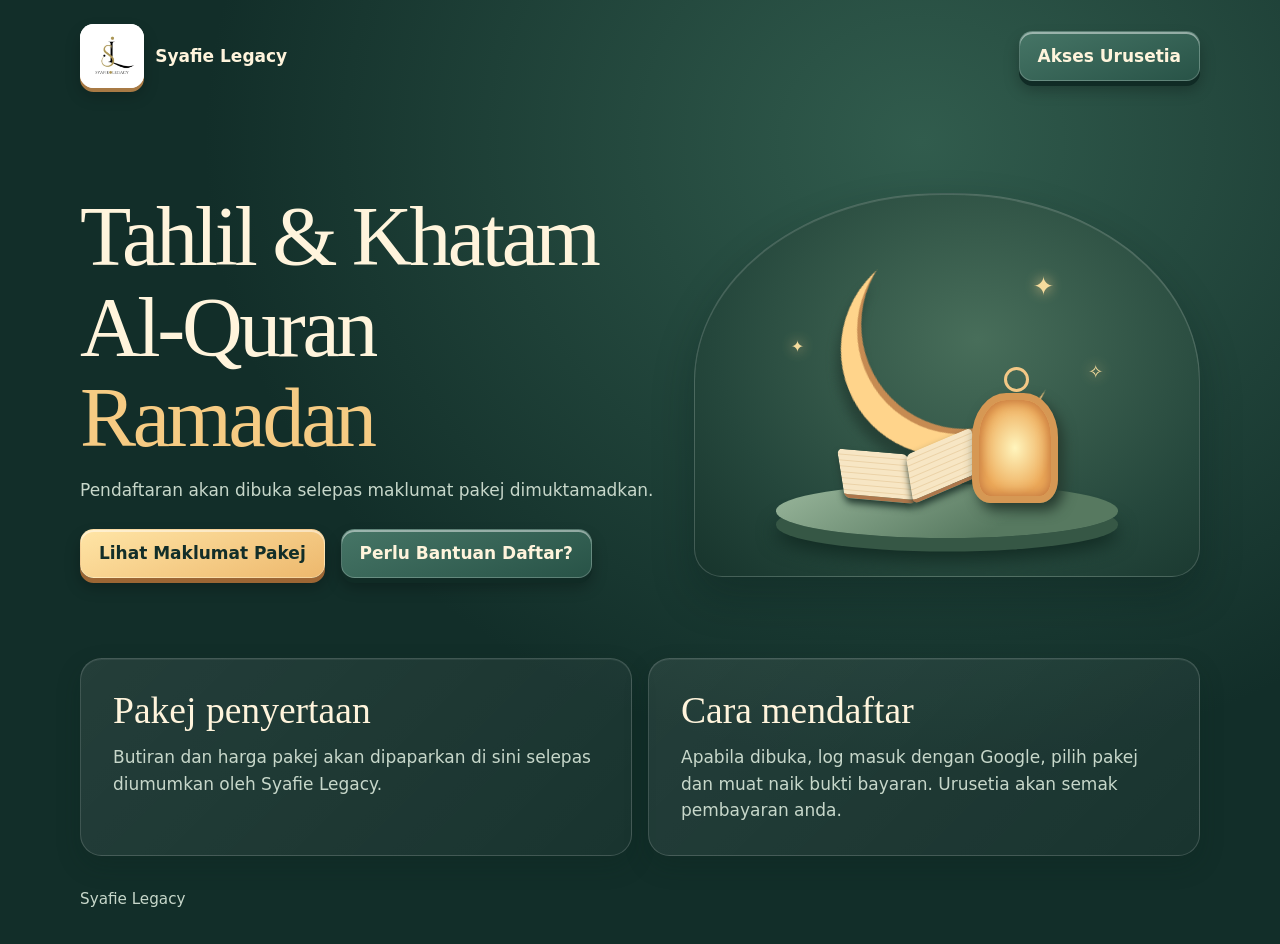
==== index.html @ e754530c "Use official Syafie Legacy logo and link urusetia page" ====
<!doctype html>
<html lang="ms">
<head>
<meta charset="utf-8">
<meta name="viewport" content="width=device-width, initial-scale=1">
<meta name="theme-color" content="#122e29">
<meta name="description" content="Portal Tahlil dan Khatam Al-Quran Ramadan anjuran Syafie Legacy.">
<title>Tahlil &amp; Khatam Al-Quran Ramadan | Syafie Legacy</title>
<link rel="stylesheet" href="./portal.css">
</head>
<body>
<div class="wrap">
  <header>
    <div class="brand"><img class="mark" src="[data-uri]" alt=""> Syafie Legacy</div>
    <a class="button secondary" href="./urusetia.html">Akses Urusetia</a>
  </header>
  <main>
    <section class="hero" aria-labelledby="tajuk">
      <div>
        <h1 id="tajuk">Tahlil &amp; Khatam Al-Quran <span>Ramadan</span></h1>
        <p>Pendaftaran akan dibuka selepas maklumat pakej dimuktamadkan.</p>
        <div class="actions">
          <a class="button" href="#pakej">Lihat Maklumat Pakej</a>
          <button class="button secondary" type="button" data-open="bantuan">Perlu Bantuan Daftar?</button>
        </div>
      </div>
      <div class="scene" aria-hidden="true">
        <div class="moon"></div>
        <span class="star one">✦</span><span class="star two">✦</span><span class="star three">✧</span>
        <div class="plinth"></div><div class="book"></div><div class="lantern"></div>
      </div>
    </section>
    <div class="cards">
      <section class="card" id="pakej" aria-labelledby="tajuk-pakej">
        <h2 id="tajuk-pakej">Pakej penyertaan</h2>
        <p>Butiran dan harga pakej akan dipaparkan di sini selepas diumumkan oleh Syafie Legacy.</p>
      </section>
      <section class="card" aria-labelledby="tajuk-daftar">
        <h2 id="tajuk-daftar">Cara mendaftar</h2>
        <p>Apabila dibuka, log masuk dengan Google, pilih pakej dan muat naik bukti bayaran. Urusetia akan semak pembayaran anda.</p>
      </section>
    </div>
  </main>
  <footer>Syafie Legacy</footer>
</div>
<dialog id="bantuan" aria-labelledby="tajuk-bantuan">
  <h2 id="tajuk-bantuan">Bantuan pendaftaran</h2>
  <p>Jika anda kurang biasa dengan borang dalam talian atau tiada akaun Google, Ustaz Shafie boleh daftarkan bagi pihak anda apabila pendaftaran dibuka.</p>
  <form method="dialog"><button class="button" autofocus>Tutup</button></form>
</dialog>
<script>
  for (const button of document.querySelectorAll('[data-open]')) {
    button.addEventListener('click', () => {
      document.getElementById(button.dataset.open).showModal();
    });
  }
</script>
</body>
</html>
---- portal.css ----
:root {
    color-scheme: dark;
    --ink: #122e29;
    --cream: #fff4dc;
    --muted: #c7d7ca;
    --gold: #f6cb83;
    --line: #ffffff29;
  }
  * { box-sizing: border-box }
  body {
    margin: 0;
    font: 1.0625rem/1.55 system-ui, sans-serif;
    color: var(--cream);
    background: radial-gradient(ellipse at 72% 15%, #315c4d, transparent 55%), var(--ink);
    min-height: 100vh;
  }
  .wrap { width: min(100% - 2.5rem, 70rem); margin-inline: auto }
  header { display: flex; justify-content: space-between; align-items: center; flex-wrap: wrap; gap: 1rem; padding-block: 1.5rem }
  .brand { display: inline-flex; align-items: center; gap: .7rem; font-weight: 700 }
  .mark { display: block; width: 4rem; height: 4rem; object-fit: contain; border-radius: .85rem; background: white; box-shadow: 0 4px 0 #a87a45, 0 8px 16px #0003 }
  .hero { display: grid; grid-template-columns: 1.15fr 1fr; align-items: center; gap: 2rem; padding-block: clamp(2rem, 7vw, 5rem) }
  h1, h2 { font-family: Georgia, serif; font-weight: 500; line-height: 1.08; margin: 0 }
  h1 { font-size: clamp(2.65rem, 7vw, 5.25rem); letter-spacing: -.04em }
  h1 span { display: block; color: var(--gold) }
  h2 { font-size: clamp(1.65rem, 4vw, 2.35rem) }
  p { color: var(--muted); margin: .8rem 0 0 }
  .actions { display: flex; flex-wrap: wrap; gap: 1rem; margin-top: 1.6rem }
  .button {
    display: inline-flex; align-items: center; justify-content: center; min-height: 3rem;
    padding: .65rem 1.12rem; border: 1px solid #fff3; border-radius: .85rem; cursor: pointer;
    font: inherit; font-weight: 750; text-decoration: none; color: var(--ink);
    background: linear-gradient(160deg, #ffe5a6, #edb86d);
    --base: #9c6634;
    box-shadow: inset 0 2px 0 #fff7, 0 5px 0 var(--base), 0 9px 15px #0004;
    transition: transform .18s ease, box-shadow .18s ease, filter .18s ease;
  }
  .button.secondary { color: var(--cream); background: linear-gradient(160deg, #467566, #285347); --base: #102b25 }
  @media (hover: hover) { .button:hover { transform: translateY(-2px); filter: brightness(1.08) } }
  .button:active { transform: translateY(4px); box-shadow: inset 0 1px 0 #fff5, 0 1px 0 var(--base) }
  .button:focus-visible { outline: 3px solid #fff4dc; outline-offset: 5px }
  .scene {
    position: relative; min-height: 24rem; isolation: isolate; overflow: hidden;
    border-radius: 49% 49% 1.75rem 1.75rem; border: 1px solid var(--line);
    background: radial-gradient(ellipse at 56% 38%, #486e5a, #25473c 66%, #17342c);
    box-shadow: inset 0 1px 0 #fff2, 0 20px 42px #071b174d;
  }
  .moon {
    position: absolute; top: 13%; left: 29%; width: 42%; aspect-ratio: 1; border-radius: 50%;
    box-shadow: inset 1.25rem -.8rem 0 .15rem #ffd48b, inset 1.65rem -1.02rem 0 .12rem #c68b52;
    filter: drop-shadow(-.45rem .65rem .35rem #172b2385);
    transform: rotate(-22deg); animation: float 6s ease-in-out infinite;
  }
  .star { position: absolute; color: #f6dc9d; text-shadow: 0 0 .8rem #f7cf8e; font-size: 1.6rem }
  .star.one { top: 19%; left: 67% }
  .star.two { top: 37%; left: 19%; font-size: 1rem }
  .star.three { top: 43%; left: 78%; font-size: 1.15rem }
  .plinth {
    position: absolute; bottom: 10%; left: 16%; width: 68%; height: 14%; border-radius: 50%;
    background: linear-gradient(150deg, #9ab79c, #577960 68%);
    box-shadow: 0 .85rem 0 #365745, 0 1.35rem 1.2rem #122b23;
  }
  .lantern {
    position: absolute; bottom: 19%; left: 55%; width: 17%; height: 29%;
    border: .48rem solid #d69854; border-radius: 40% 40% 21% 21%;
    background: radial-gradient(ellipse, #fff5bd, #edaa59 70%); 
    box-shadow: inset 0 0 .8rem #b86a39, .35rem .45rem .8rem #263b2f;
  }
  .lantern::before {
    content: ''; position: absolute; width: 27%; aspect-ratio: 1; border: .2rem solid #f3c886;
    border-radius: 50%; left: 34%; bottom: 100%; margin-bottom: .45rem;
  }
  .book {
    position: absolute; bottom: 22%; left: 29%; width: 27%; height: 12%;
    perspective: 12rem; transform: rotate(-9deg);
  }
  .book::before, .book::after {
    content: ''; position: absolute; width: 51%; height: 100%; border-radius: .35rem;
    background: repeating-linear-gradient(#f7e6c4 0 5px, #ebd2a7 5px 6px);
    border-bottom: .3rem solid #ad774c; box-shadow: 0 .3rem .45rem #253c32;
  }
  .book::before { left: 0; transform: skewY(14deg) }
  .book::after { right: 0; transform: skewY(-14deg) }
  @keyframes float { 50% { transform: translateY(-.55rem) rotate(-19deg) } }
  .cards { display: grid; grid-template-columns: 1fr 1fr; gap: 1rem }
  .card, dialog {
    border: 1px solid var(--line); border-radius: 1.35rem; padding: clamp(1.2rem, 4vw, 2rem);
    background: linear-gradient(135deg, #ffffff14, #ffffff08);
    box-shadow: inset 0 1px 0 #fff1, 0 10px 25px #0a241c38;
  }
  dialog { width: min(100% - 2rem, 30rem); color: var(--cream); background: #24483d }
  dialog::backdrop { background: #081915da }
  dialog form { margin-top: 1.25rem; padding-bottom: .35rem }
  footer { color: var(--muted); padding-block: 2rem; font-size: .95rem }
  @media (max-width: 46rem) {
    .hero, .cards { grid-template-columns: 1fr }
    .scene { min-height: clamp(15rem, 65vw, 23rem) }
    .moon { width: min(42%, 10rem) }
  }
  @media (max-width: 26rem) { .actions .button { width: 100% } }
  @media (prefers-reduced-motion: reduce) {
    *, *::before, *::after { animation: none !important; transition: none !important }
  }

  .admin-main { padding-block: clamp(2rem, 8vw, 5rem) }
  .admin-card { width: min(100%, 42rem); margin-inline: auto }
  .admin-card h1 { font-size: clamp(2.5rem, 7vw, 4.25rem) }
  .button:disabled { opacity: .65; cursor: default; transform: none; filter: none }
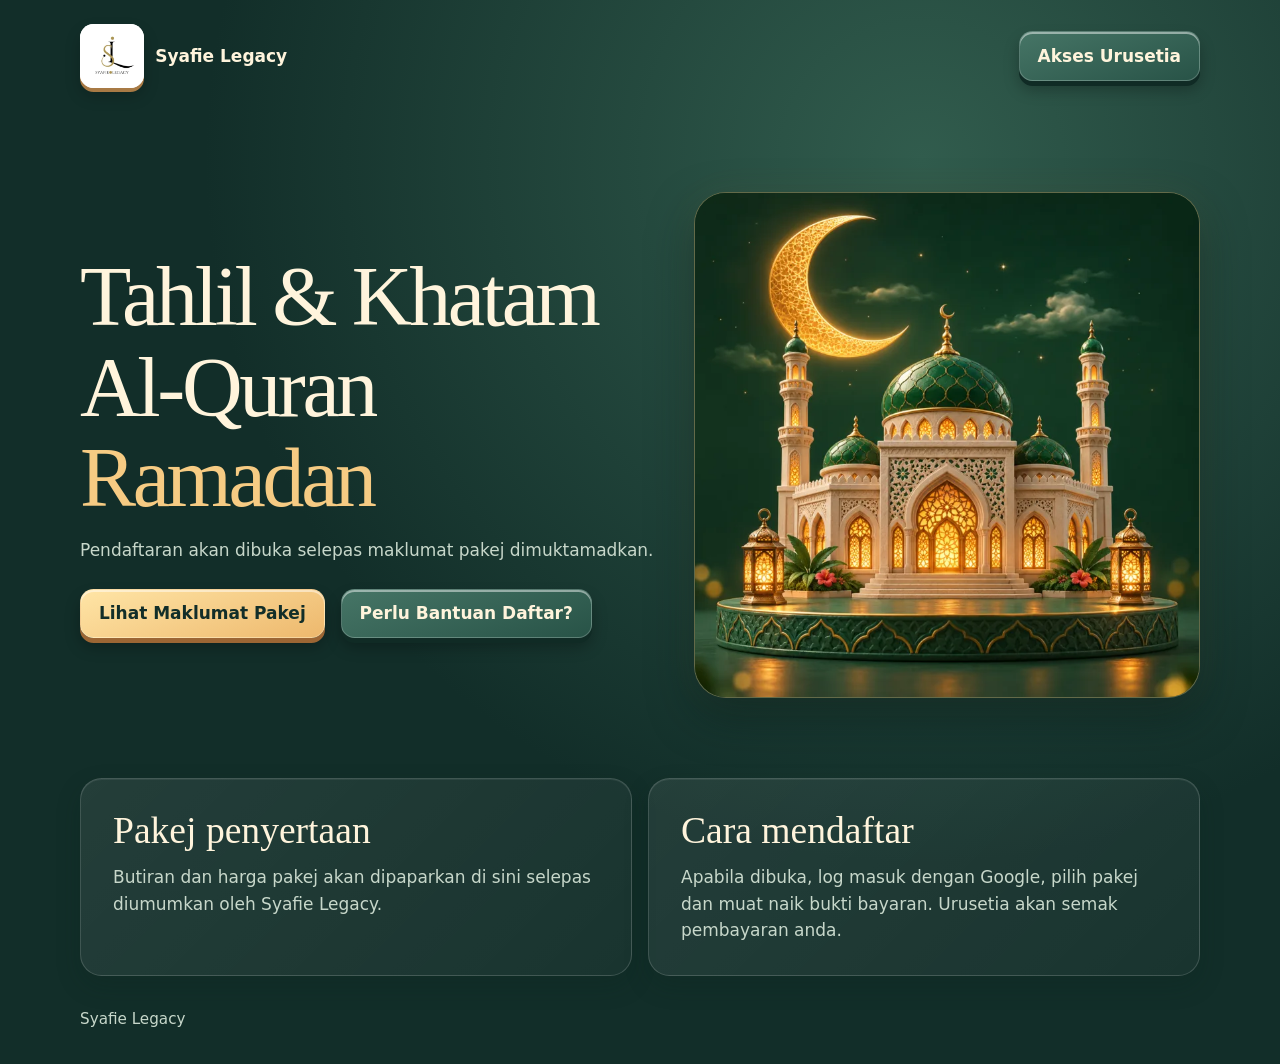
==== commit 544ade94: "Feature emerald mosque illustration on Ramadan landing page" ====
--- a/index.html
+++ b/index.html
@@ -24,11 +24,7 @@
           <button class="button secondary" type="button" data-open="bantuan">Perlu Bantuan Daftar?</button>
         </div>
       </div>
-      <div class="scene" aria-hidden="true">
-        <div class="moon"></div>
-        <span class="star one">✦</span><span class="star two">✦</span><span class="star three">✧</span>
-        <div class="plinth"></div><div class="book"></div><div class="lantern"></div>
-      </div>
+      <img class="ramadan-art" src="[data-uri]" width="760" height="760" alt="Masjid berkubah zamrud dengan pelita dan bulan sabit emas." fetchpriority="high">
     </section>
     <div class="cards">
       <section class="card" id="pakej" aria-labelledby="tajuk-pakej">
--- a/portal.css
+++ b/portal.css
@@ -39,49 +39,20 @@
   @media (hover: hover) { .button:hover { transform: translateY(-2px); filter: brightness(1.08) } }
   .button:active { transform: translateY(4px); box-shadow: inset 0 1px 0 #fff5, 0 1px 0 var(--base) }
   .button:focus-visible { outline: 3px solid #fff4dc; outline-offset: 5px }
-  .scene {
-    position: relative; min-height: 24rem; isolation: isolate; overflow: hidden;
-    border-radius: 49% 49% 1.75rem 1.75rem; border: 1px solid var(--line);
-    background: radial-gradient(ellipse at 56% 38%, #486e5a, #25473c 66%, #17342c);
-    box-shadow: inset 0 1px 0 #fff2, 0 20px 42px #071b174d;
+  .ramadan-art {
+    display: block;
+    width: 100%;
+    height: auto;
+    border: 1px solid #f6cb8359;
+    border-radius: clamp(1.15rem, 3vw, 2rem);
+    background: #143529;
+    box-shadow: 0 18px 44px #071b1780, 0 0 38px #f6cb8314;
+    animation: reveal-ramadan-art .65s ease-out both;
   }
-  .moon {
-    position: absolute; top: 13%; left: 29%; width: 42%; aspect-ratio: 1; border-radius: 50%;
-    box-shadow: inset 1.25rem -.8rem 0 .15rem #ffd48b, inset 1.65rem -1.02rem 0 .12rem #c68b52;
-    filter: drop-shadow(-.45rem .65rem .35rem #172b2385);
-    transform: rotate(-22deg); animation: float 6s ease-in-out infinite;
+  @keyframes reveal-ramadan-art {
+    from { opacity: 0; transform: translateY(.45rem) }
+    to { opacity: 1; transform: translateY(0) }
   }
-  .star { position: absolute; color: #f6dc9d; text-shadow: 0 0 .8rem #f7cf8e; font-size: 1.6rem }
-  .star.one { top: 19%; left: 67% }
-  .star.two { top: 37%; left: 19%; font-size: 1rem }
-  .star.three { top: 43%; left: 78%; font-size: 1.15rem }
-  .plinth {
-    position: absolute; bottom: 10%; left: 16%; width: 68%; height: 14%; border-radius: 50%;
-    background: linear-gradient(150deg, #9ab79c, #577960 68%);
-    box-shadow: 0 .85rem 0 #365745, 0 1.35rem 1.2rem #122b23;
-  }
-  .lantern {
-    position: absolute; bottom: 19%; left: 55%; width: 17%; height: 29%;
-    border: .48rem solid #d69854; border-radius: 40% 40% 21% 21%;
-    background: radial-gradient(ellipse, #fff5bd, #edaa59 70%); 
-    box-shadow: inset 0 0 .8rem #b86a39, .35rem .45rem .8rem #263b2f;
-  }
-  .lantern::before {
-    content: ''; position: absolute; width: 27%; aspect-ratio: 1; border: .2rem solid #f3c886;
-    border-radius: 50%; left: 34%; bottom: 100%; margin-bottom: .45rem;
-  }
-  .book {
-    position: absolute; bottom: 22%; left: 29%; width: 27%; height: 12%;
-    perspective: 12rem; transform: rotate(-9deg);
-  }
-  .book::before, .book::after {
-    content: ''; position: absolute; width: 51%; height: 100%; border-radius: .35rem;
-    background: repeating-linear-gradient(#f7e6c4 0 5px, #ebd2a7 5px 6px);
-    border-bottom: .3rem solid #ad774c; box-shadow: 0 .3rem .45rem #253c32;
-  }
-  .book::before { left: 0; transform: skewY(14deg) }
-  .book::after { right: 0; transform: skewY(-14deg) }
-  @keyframes float { 50% { transform: translateY(-.55rem) rotate(-19deg) } }
   .cards { display: grid; grid-template-columns: 1fr 1fr; gap: 1rem }
   .card, dialog {
     border: 1px solid var(--line); border-radius: 1.35rem; padding: clamp(1.2rem, 4vw, 2rem);
@@ -94,8 +65,6 @@
   footer { color: var(--muted); padding-block: 2rem; font-size: .95rem }
   @media (max-width: 46rem) {
     .hero, .cards { grid-template-columns: 1fr }
-    .scene { min-height: clamp(15rem, 65vw, 23rem) }
-    .moon { width: min(42%, 10rem) }
   }
   @media (max-width: 26rem) { .actions .button { width: 100% } }
   @media (prefers-reduced-motion: reduce) {
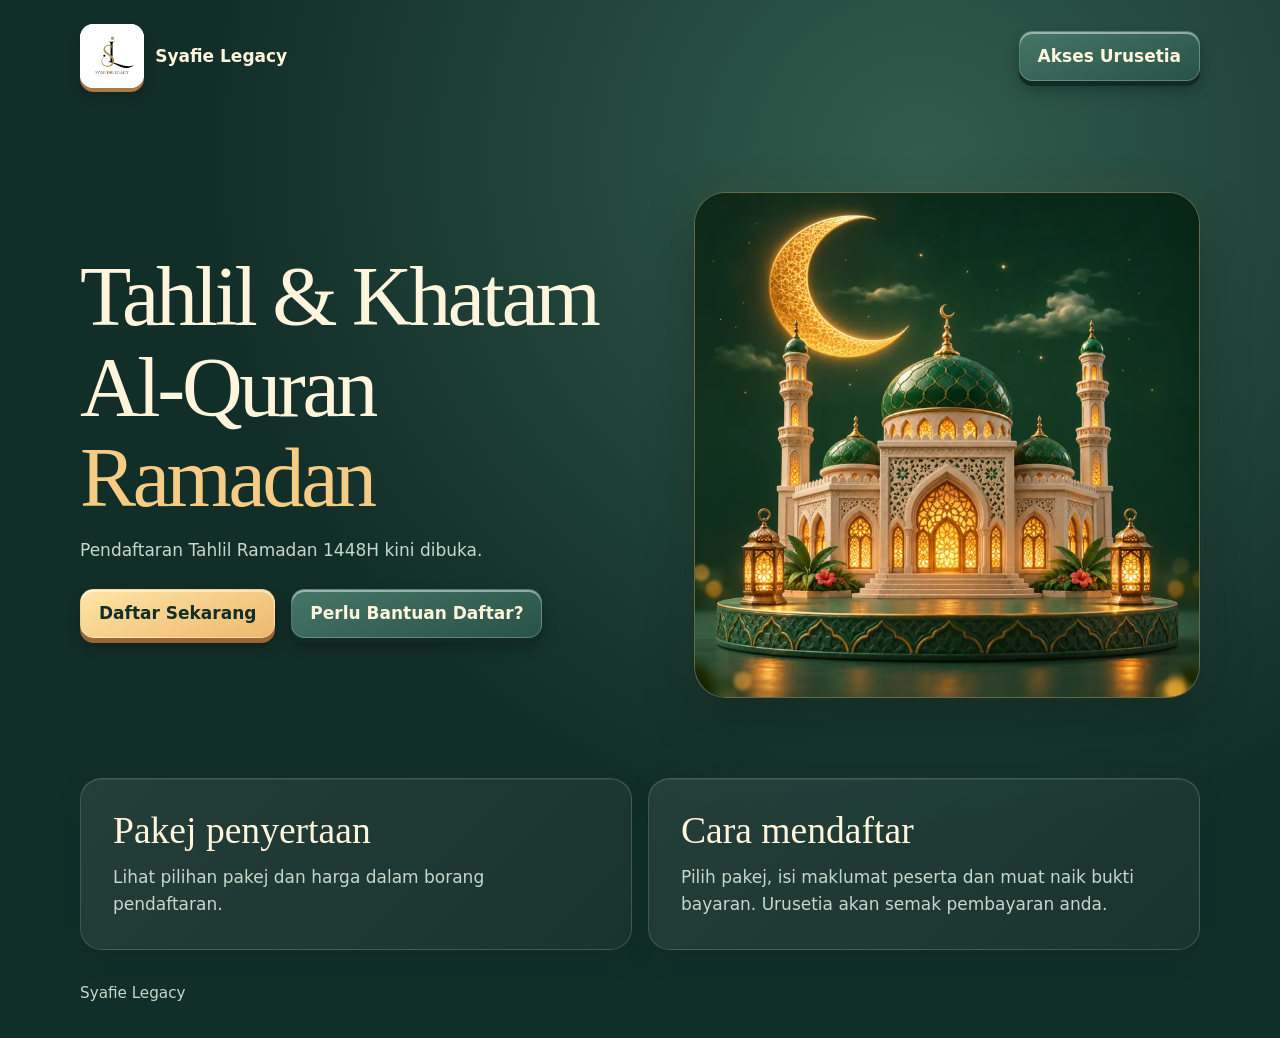
==== commit 8cc01681: "Link live Ramadan 1448H registration from home page" ====
--- a/index.html
+++ b/index.html
@@ -18,9 +18,9 @@
     <section class="hero" aria-labelledby="tajuk">
       <div>
         <h1 id="tajuk">Tahlil &amp; Khatam Al-Quran <span>Ramadan</span></h1>
-        <p>Pendaftaran akan dibuka selepas maklumat pakej dimuktamadkan.</p>
+        <p>Pendaftaran Tahlil Ramadan 1448H kini dibuka.</p>
         <div class="actions">
-          <a class="button" href="#pakej">Lihat Maklumat Pakej</a>
+          <a class="button" href="./daftar.html">Daftar Sekarang</a>
           <button class="button secondary" type="button" data-open="bantuan">Perlu Bantuan Daftar?</button>
         </div>
       </div>
@@ -29,11 +29,11 @@
     <div class="cards">
       <section class="card" id="pakej" aria-labelledby="tajuk-pakej">
         <h2 id="tajuk-pakej">Pakej penyertaan</h2>
-        <p>Butiran dan harga pakej akan dipaparkan di sini selepas diumumkan oleh Syafie Legacy.</p>
+        <p>Lihat pilihan pakej dan harga dalam borang pendaftaran.</p>
       </section>
       <section class="card" aria-labelledby="tajuk-daftar">
         <h2 id="tajuk-daftar">Cara mendaftar</h2>
-        <p>Apabila dibuka, log masuk dengan Google, pilih pakej dan muat naik bukti bayaran. Urusetia akan semak pembayaran anda.</p>
+        <p>Pilih pakej, isi maklumat peserta dan muat naik bukti bayaran. Urusetia akan semak pembayaran anda.</p>
       </section>
     </div>
   </main>
@@ -41,7 +41,7 @@
 </div>
 <dialog id="bantuan" aria-labelledby="tajuk-bantuan">
   <h2 id="tajuk-bantuan">Bantuan pendaftaran</h2>
-  <p>Jika anda kurang biasa dengan borang dalam talian atau tiada akaun Google, Ustaz Shafie boleh daftarkan bagi pihak anda apabila pendaftaran dibuka.</p>
+  <p>Jika anda kurang biasa dengan borang dalam talian atau tiada akaun Google, Ustaz Shafie boleh daftarkan bagi pihak anda untuk Ramadan 1448H.</p>
   <form method="dialog"><button class="button" autofocus>Tutup</button></form>
 </dialog>
 <script>
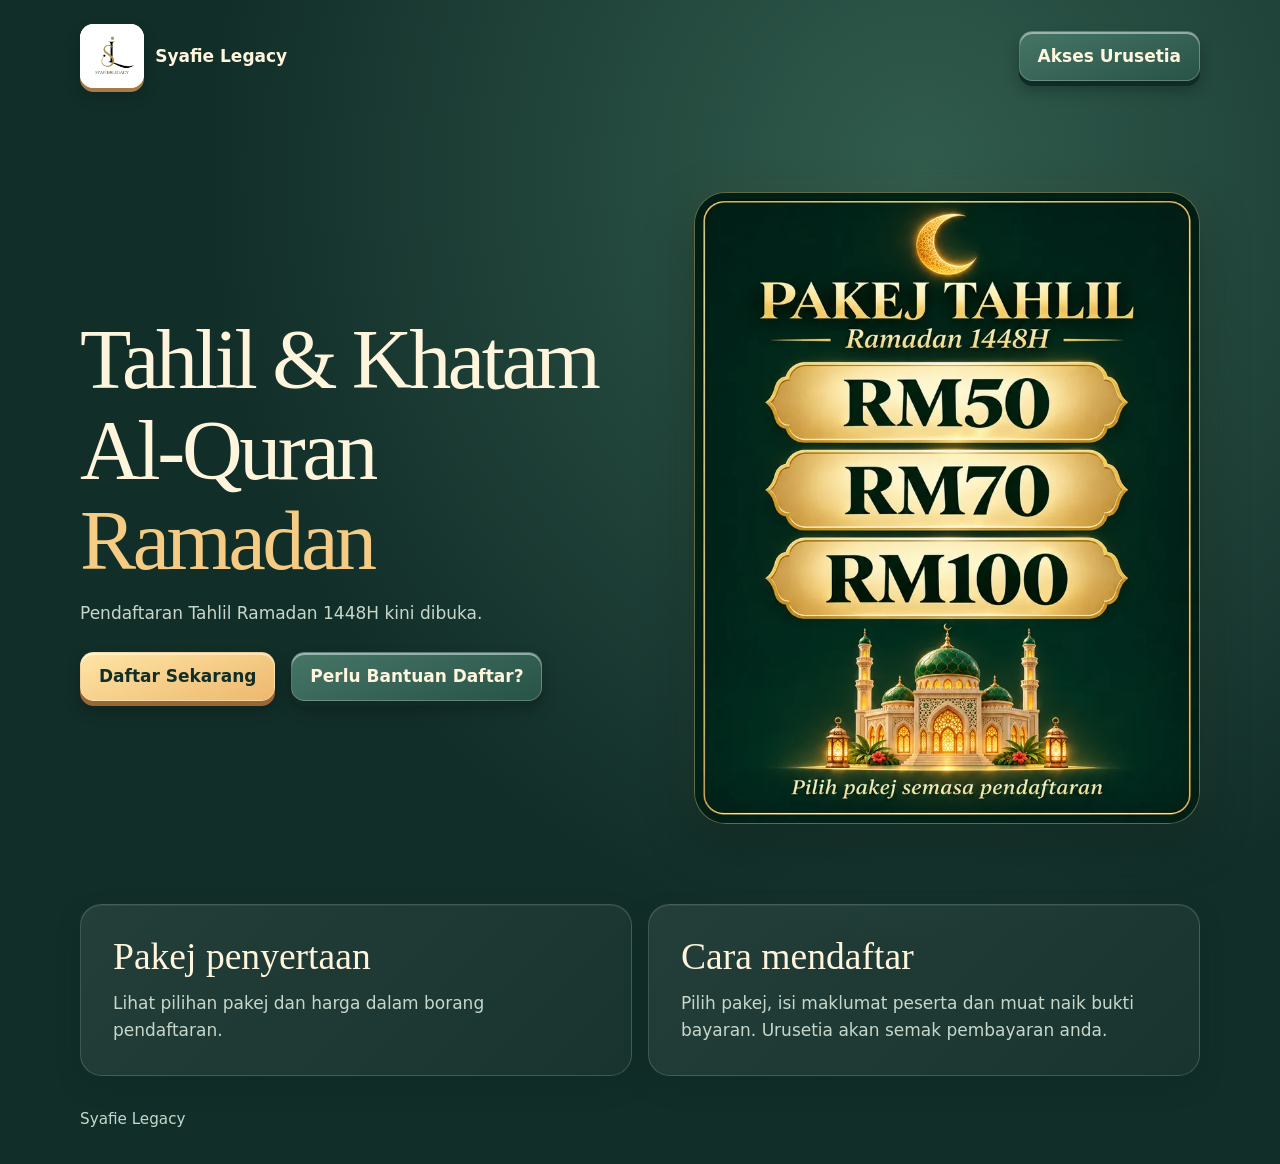
==== commit fa6680ec: "Replace Ramadan hero artwork with portrait package infographic" ====
--- a/index.html
+++ b/index.html
@@ -24,7 +24,7 @@
           <button class="button secondary" type="button" data-open="bantuan">Perlu Bantuan Daftar?</button>
         </div>
       </div>
-      <img class="ramadan-art" src="[data-uri]" width="760" height="760" alt="Masjid berkubah zamrud dengan pelita dan bulan sabit emas." fetchpriority="high">
+      <img class="ramadan-art" style="aspect-ratio:auto;object-fit:contain" src="[data-uri]" width="768" height="960" alt="Pakej Tahlil Ramadan 1448H. Pilihan RM50, RM70 dan RM100." fetchpriority="high">
     </section>
     <div class="cards">
       <section class="card" id="pakej" aria-labelledby="tajuk-pakej">
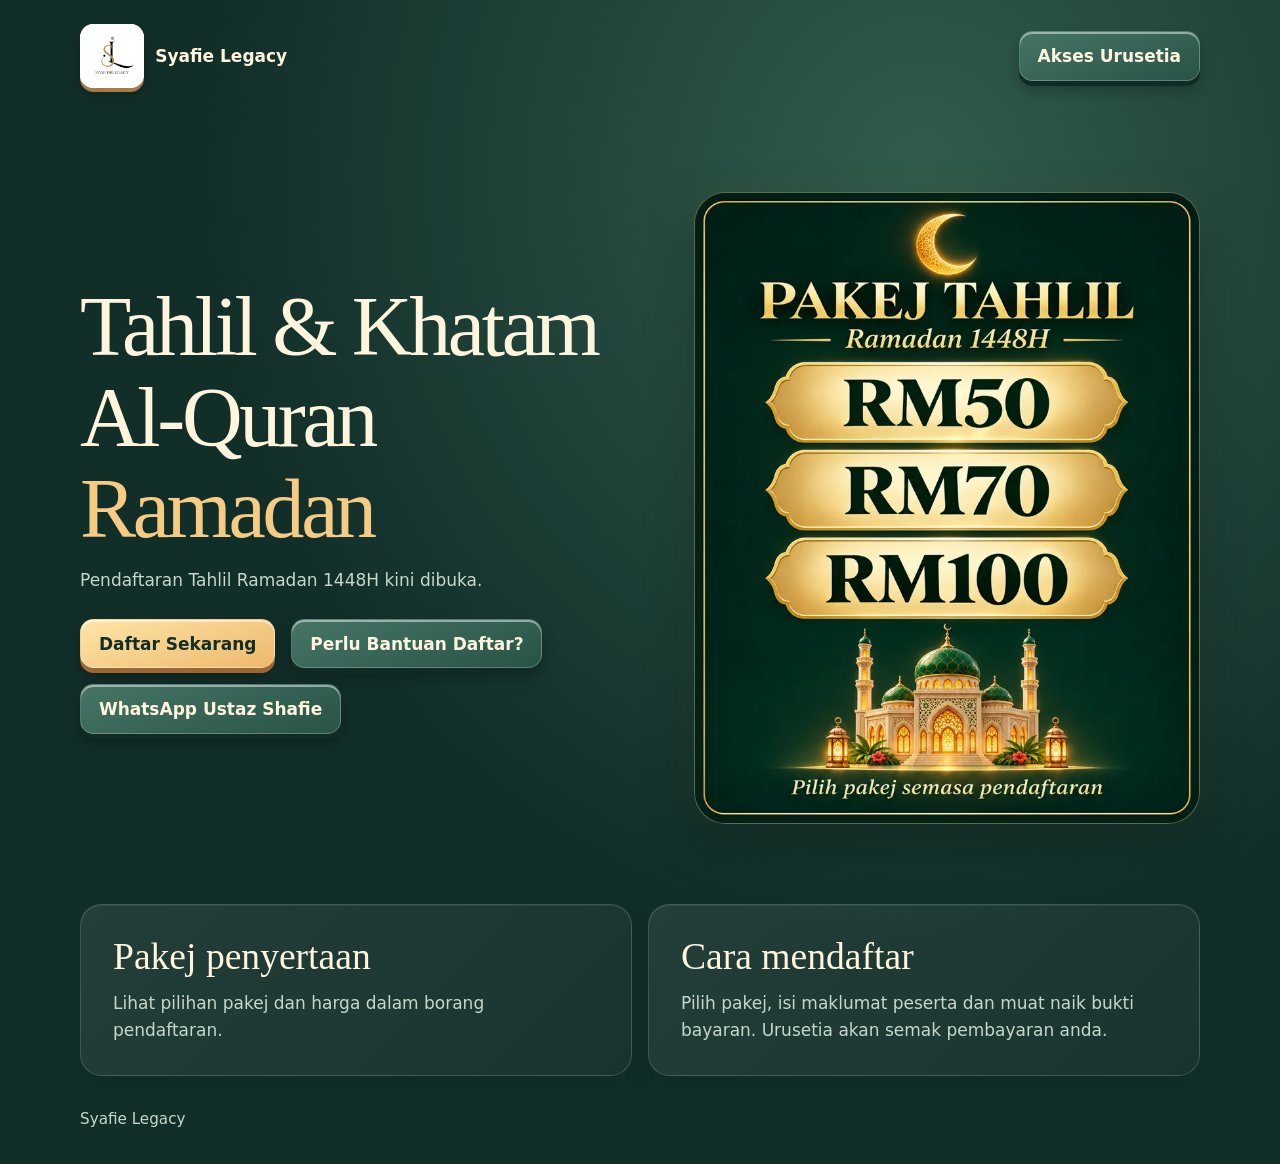
==== commit a46db800: "Move Ustaz Shafie WhatsApp contact CTA to public Ramadan homepage" ====
--- a/index.html
+++ b/index.html
@@ -22,6 +22,7 @@
         <div class="actions">
           <a class="button" href="./daftar.html">Daftar Sekarang</a>
           <button class="button secondary" type="button" data-open="bantuan">Perlu Bantuan Daftar?</button>
+          <a class="button secondary" href="https://tahlilsyafielegacy.wasap.my" target="_blank" rel="noopener noreferrer">WhatsApp Ustaz Shafie</a>
         </div>
       </div>
       <img class="ramadan-art" style="aspect-ratio:auto;object-fit:contain" src="[data-uri]" width="768" height="960" alt="Pakej Tahlil Ramadan 1448H. Pilihan RM50, RM70 dan RM100." fetchpriority="high">
@@ -42,6 +43,7 @@
 <dialog id="bantuan" aria-labelledby="tajuk-bantuan">
   <h2 id="tajuk-bantuan">Bantuan pendaftaran</h2>
   <p>Jika anda kurang biasa dengan borang dalam talian atau tiada akaun Google, Ustaz Shafie boleh daftarkan bagi pihak anda untuk Ramadan 1448H.</p>
+  <p>Untuk bantuan terus, tekan butang WhatsApp Ustaz Shafie di Laman Utama.</p>
   <form method="dialog"><button class="button" autofocus>Tutup</button></form>
 </dialog>
 <script>
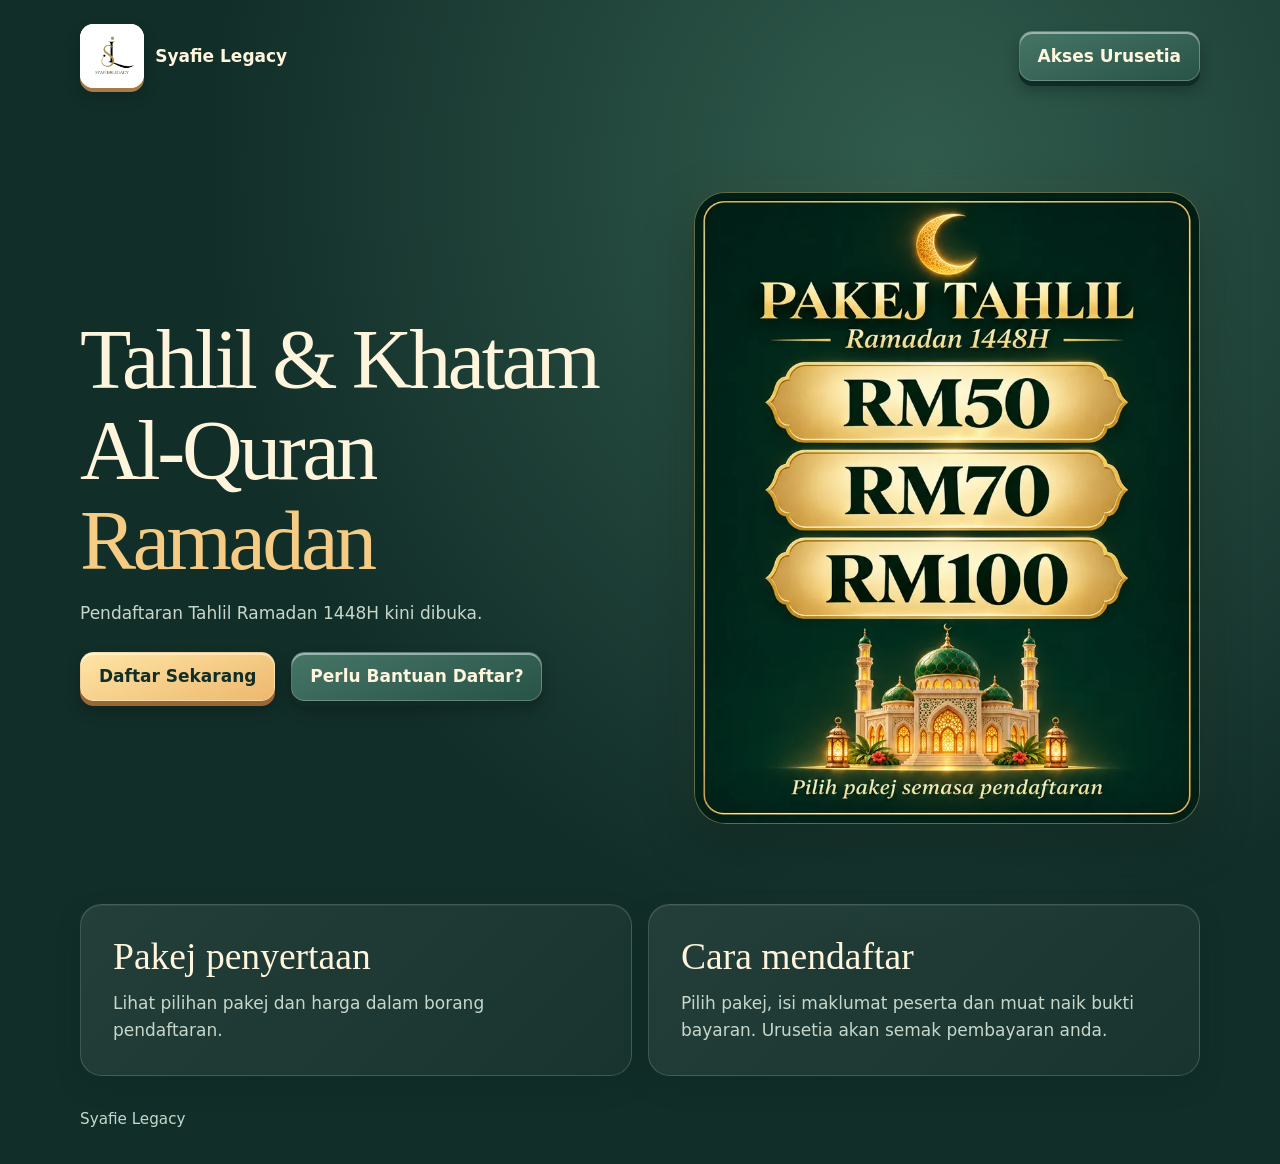
==== commit d7d18656: "Place WhatsApp assistance CTA inside public registration help dialog" ====
--- a/index.html
+++ b/index.html
@@ -22,7 +22,6 @@
         <div class="actions">
           <a class="button" href="./daftar.html">Daftar Sekarang</a>
           <button class="button secondary" type="button" data-open="bantuan">Perlu Bantuan Daftar?</button>
-          <a class="button secondary" href="https://tahlilsyafielegacy.wasap.my" target="_blank" rel="noopener noreferrer">WhatsApp Ustaz Shafie</a>
         </div>
       </div>
       <img class="ramadan-art" style="aspect-ratio:auto;object-fit:contain" src="[data-uri]" width="768" height="960" alt="Pakej Tahlil Ramadan 1448H. Pilihan RM50, RM70 dan RM100." fetchpriority="high">
@@ -43,8 +42,10 @@
 <dialog id="bantuan" aria-labelledby="tajuk-bantuan">
   <h2 id="tajuk-bantuan">Bantuan pendaftaran</h2>
   <p>Jika anda kurang biasa dengan borang dalam talian atau tiada akaun Google, Ustaz Shafie boleh daftarkan bagi pihak anda untuk Ramadan 1448H.</p>
-  <p>Untuk bantuan terus, tekan butang WhatsApp Ustaz Shafie di Laman Utama.</p>
-  <form method="dialog"><button class="button" autofocus>Tutup</button></form>
+  <form method="dialog" class="actions">
+    <a class="button" href="https://tahlilsyafielegacy.wasap.my" target="_blank" rel="noopener noreferrer">WhatsApp Ustaz Shafie</a>
+    <button class="button secondary" autofocus>Tutup</button>
+  </form>
 </dialog>
 <script>
   for (const button of document.querySelectorAll('[data-open]')) {
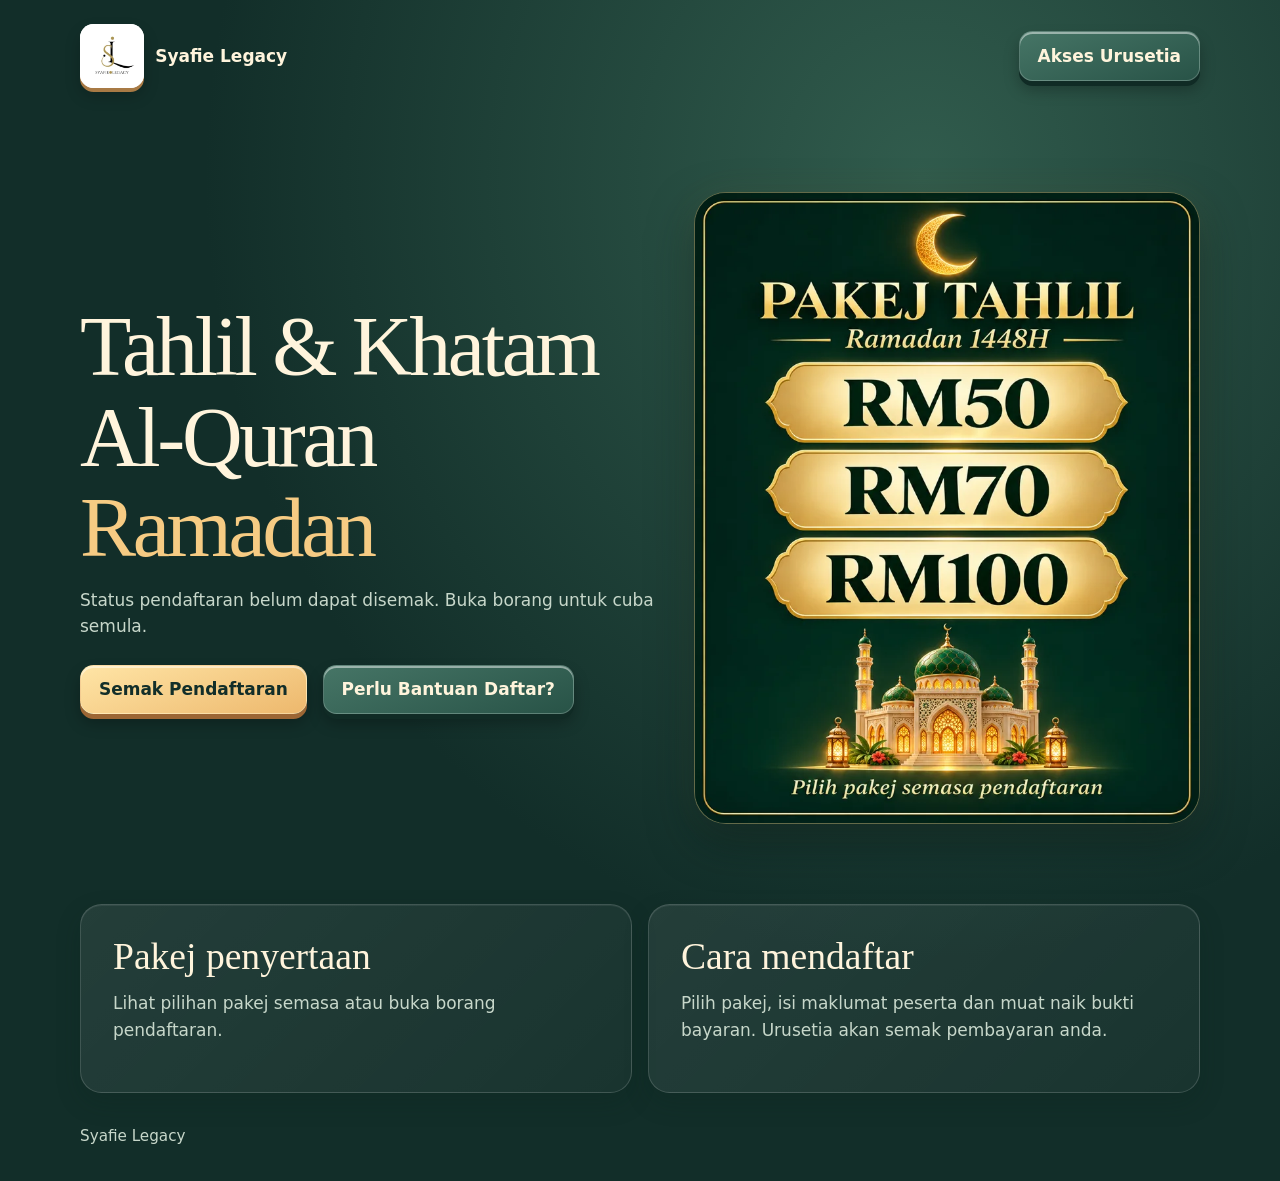
==== commit a94428f3: "feat: add annual seasons, server-enforced registration windows and scoped archives" ====
--- a/index.html
+++ b/index.html
@@ -7,7 +7,7 @@
 <meta name="description" content="Portal Tahlil dan Khatam Al-Quran Ramadan anjuran Syafie Legacy.">
 <title>Tahlil &amp; Khatam Al-Quran Ramadan | Syafie Legacy</title>
 <link rel="stylesheet" href="./portal.css">
-</head>
+<script src="./urusetia-config.js" defer></script><script src="./season-public.js?v=annual1" defer></script><style>.hero.without-season-art{grid-template-columns:1fr}</style></head>
 <body>
 <div class="wrap">
   <header>
@@ -17,19 +17,19 @@
   <main>
     <section class="hero" aria-labelledby="tajuk">
       <div>
-        <h1 id="tajuk">Tahlil &amp; Khatam Al-Quran <span>Ramadan</span></h1>
-        <p>Pendaftaran Tahlil Ramadan 1448H kini dibuka.</p>
+        <h1 id="tajuk">Tahlil &amp; Khatam Al-Quran <span data-season-name>Ramadan</span></h1>
+        <p id="season-status" role="status">Menyemak status pendaftaran…</p>
         <div class="actions">
-          <a class="button" href="./daftar.html">Daftar Sekarang</a>
+          <a class="button" id="season-register" href="./daftar.html">Semak Pendaftaran</a>
           <button class="button secondary" type="button" data-open="bantuan">Perlu Bantuan Daftar?</button>
         </div>
       </div>
-      <img class="ramadan-art" style="aspect-ratio:auto;object-fit:contain" src="[data-uri]" width="768" height="960" alt="Pakej Tahlil Ramadan 1448H. Pilihan RM50, RM70 dan RM100." fetchpriority="high">
+      <img id="season-poster" data-season-poster="1448H" hidden class="ramadan-art" style="aspect-ratio:auto;object-fit:contain" src="[data-uri]" width="768" height="960" alt="Pakej Tahlil Ramadan 1448H. Pilihan RM50, RM70 dan RM100." fetchpriority="high">
     </section>
     <div class="cards">
       <section class="card" id="pakej" aria-labelledby="tajuk-pakej">
         <h2 id="tajuk-pakej">Pakej penyertaan</h2>
-        <p>Lihat pilihan pakej dan harga dalam borang pendaftaran.</p>
+        <p>Lihat pilihan pakej semasa atau buka borang pendaftaran.</p><ul id="season-packages"></ul>
       </section>
       <section class="card" aria-labelledby="tajuk-daftar">
         <h2 id="tajuk-daftar">Cara mendaftar</h2>
@@ -41,7 +41,7 @@
 </div>
 <dialog id="bantuan" aria-labelledby="tajuk-bantuan">
   <h2 id="tajuk-bantuan">Bantuan pendaftaran</h2>
-  <p>Jika anda kurang biasa dengan borang dalam talian atau tiada akaun Google, Ustaz Shafie boleh daftarkan bagi pihak anda untuk Ramadan 1448H.</p>
+  <p>Jika anda kurang biasa dengan borang dalam talian atau tiada akaun Google, Ustaz Shafie boleh daftarkan bagi pihak anda untuk sesi program semasa.</p>
   <form method="dialog" class="actions">
     <a class="button" href="https://tahlilsyafielegacy.wasap.my" target="_blank" rel="noopener noreferrer">WhatsApp Ustaz Shafie</a>
     <button class="button secondary" autofocus>Tutup</button>
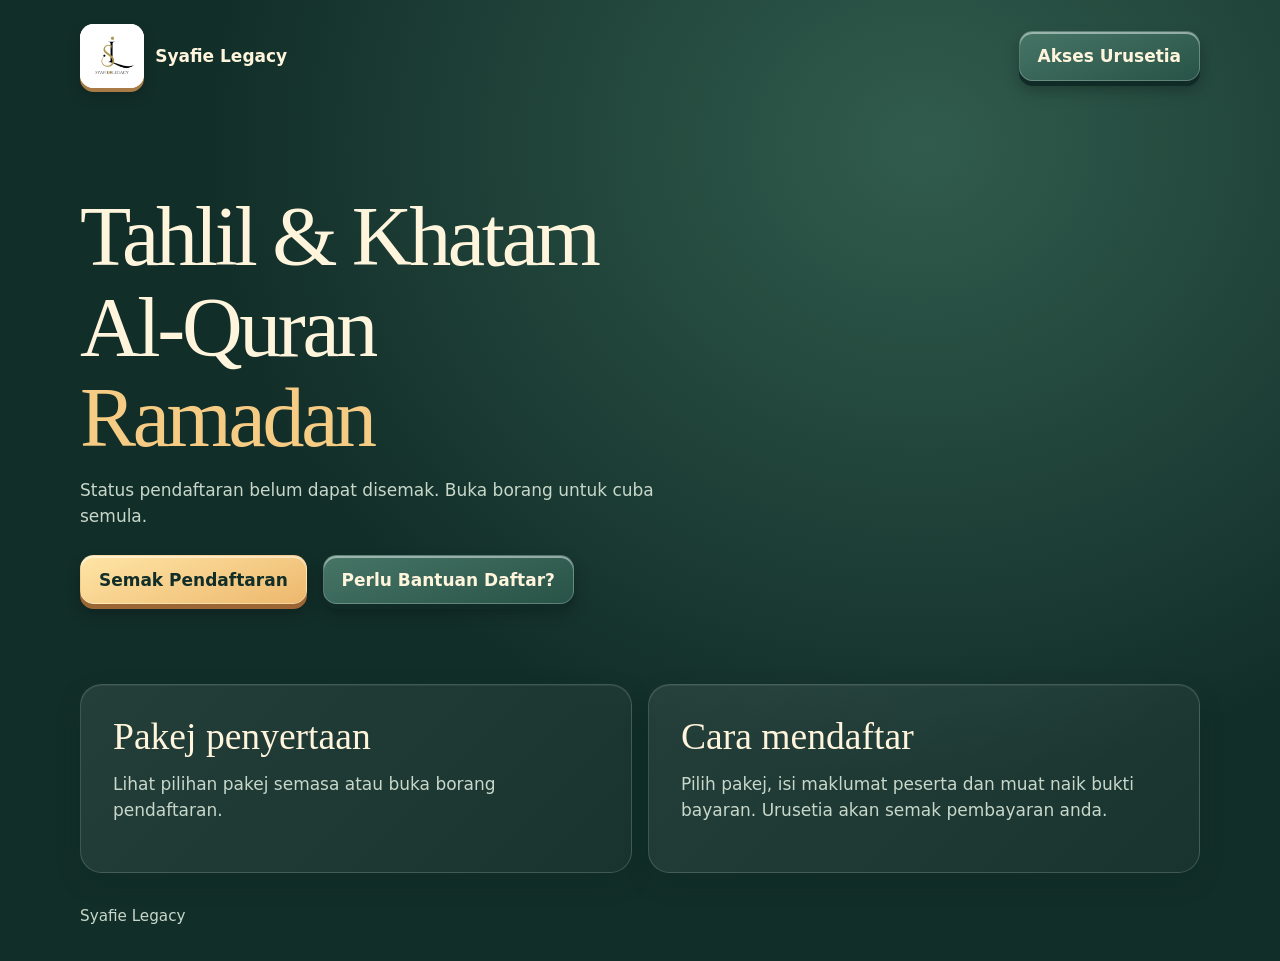
==== commit c135e374: "fix: close season concurrency, retry and payment edge cases found in review" ====
--- a/index.html
+++ b/index.html
@@ -7,7 +7,7 @@
 <meta name="description" content="Portal Tahlil dan Khatam Al-Quran Ramadan anjuran Syafie Legacy.">
 <title>Tahlil &amp; Khatam Al-Quran Ramadan | Syafie Legacy</title>
 <link rel="stylesheet" href="./portal.css">
-<script src="./urusetia-config.js" defer></script><script src="./season-public.js?v=annual1" defer></script><style>.hero.without-season-art{grid-template-columns:1fr}</style></head>
+<script src="./urusetia-config.js" defer></script><script src="./season-public.js?v=annual1" defer></script><style>.hero.without-season-art{grid-template-columns:1fr}#season-poster[hidden]{display:none!important}</style></head>
 <body>
 <div class="wrap">
   <header>
